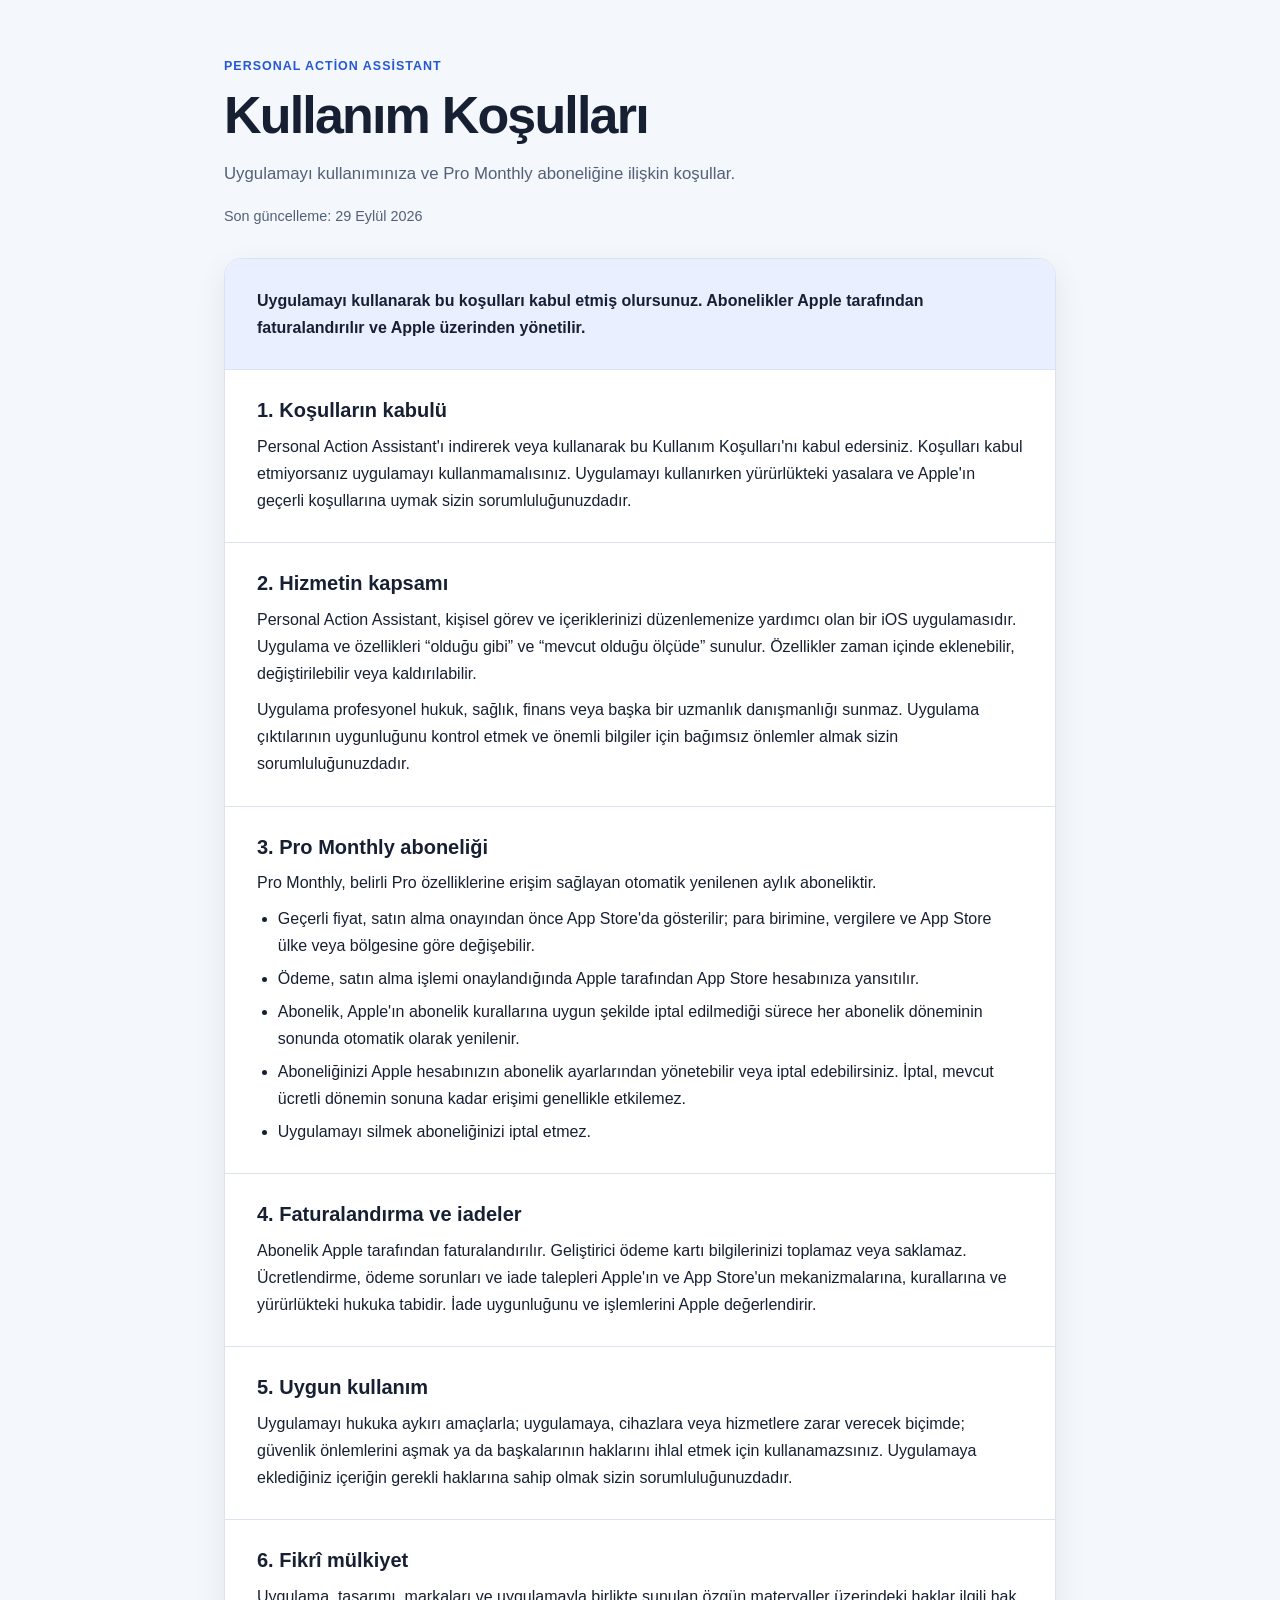
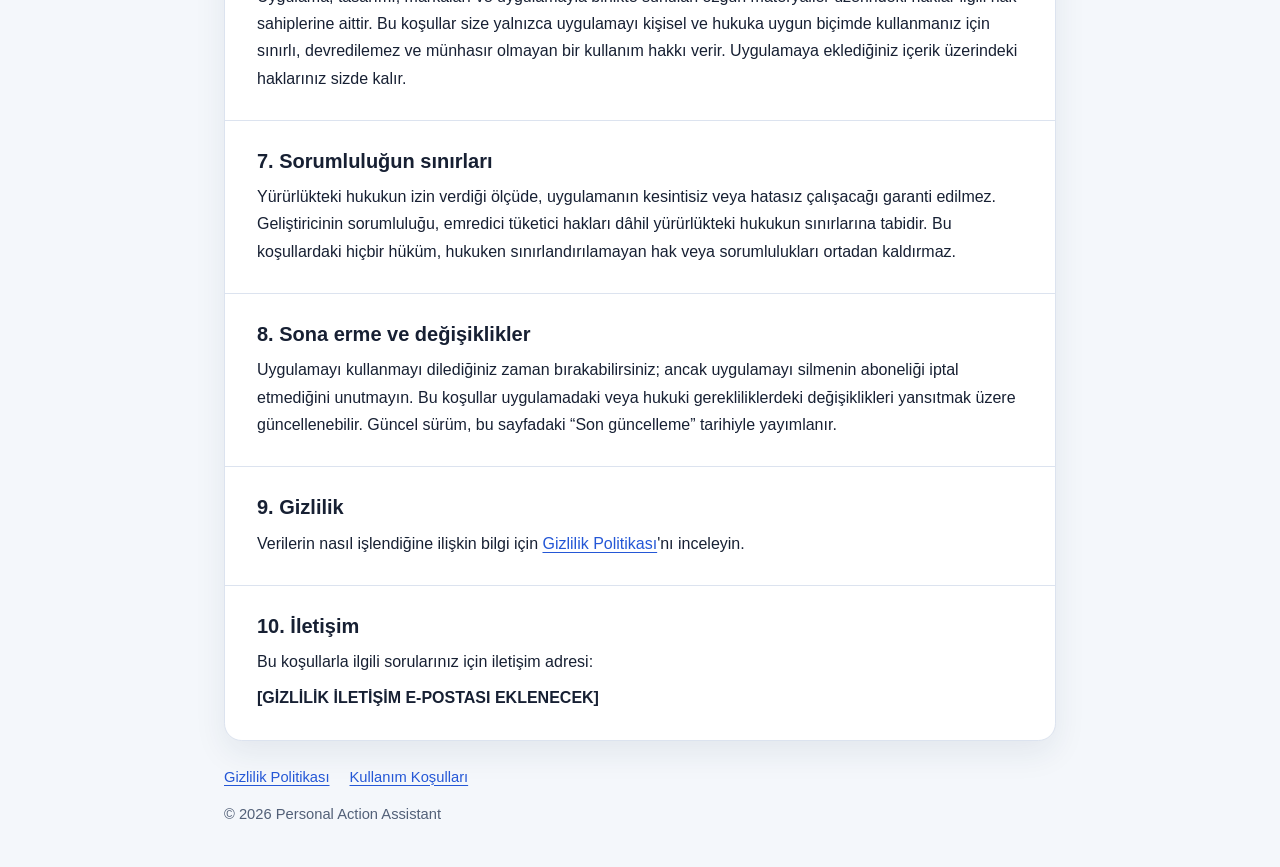
==== terms.html @ b2a5c03f "Build GitHub Pages legal website" ====
<!doctype html>
<html lang="tr">
<head>
  <meta charset="utf-8">
  <meta name="viewport" content="width=device-width, initial-scale=1">
  <meta name="description" content="Personal Action Assistant iOS uygulamasının Kullanım Koşulları.">
  <title>Kullanım Koşulları — Personal Action Assistant</title>
  <link rel="stylesheet" href="styles.css">
</head>
<body>
  <header class="site-header">
    <p class="eyebrow">Personal Action Assistant</p>
    <h1>Kullanım Koşulları</h1>
    <p class="lede">Uygulamayı kullanımınıza ve Pro Monthly aboneliğine ilişkin koşullar.</p>
    <time class="meta" datetime="2026-09-29">Son güncelleme: 29 Eylül 2026</time>
  </header>

  <main>
    <aside class="summary" aria-label="Kısa özet">
      <p>Uygulamayı kullanarak bu koşulları kabul etmiş olursunuz. Abonelikler Apple tarafından faturalandırılır ve Apple üzerinden yönetilir.</p>
    </aside>

    <section aria-labelledby="acceptance">
      <h2 id="acceptance">1. Koşulların kabulü</h2>
      <p>Personal Action Assistant'ı indirerek veya kullanarak bu Kullanım Koşulları'nı kabul edersiniz. Koşulları kabul etmiyorsanız uygulamayı kullanmamalısınız. Uygulamayı kullanırken yürürlükteki yasalara ve Apple'ın geçerli koşullarına uymak sizin sorumluluğunuzdadır.</p>
    </section>

    <section aria-labelledby="service">
      <h2 id="service">2. Hizmetin kapsamı</h2>
      <p>Personal Action Assistant, kişisel görev ve içeriklerinizi düzenlemenize yardımcı olan bir iOS uygulamasıdır. Uygulama ve özellikleri “olduğu gibi” ve “mevcut olduğu ölçüde” sunulur. Özellikler zaman içinde eklenebilir, değiştirilebilir veya kaldırılabilir.</p>
      <p>Uygulama profesyonel hukuk, sağlık, finans veya başka bir uzmanlık danışmanlığı sunmaz. Uygulama çıktılarının uygunluğunu kontrol etmek ve önemli bilgiler için bağımsız önlemler almak sizin sorumluluğunuzdadır.</p>
    </section>

    <section aria-labelledby="subscription">
      <h2 id="subscription">3. Pro Monthly aboneliği</h2>
      <p>Pro Monthly, belirli Pro özelliklerine erişim sağlayan otomatik yenilenen aylık aboneliktir.</p>
      <ul>
        <li>Geçerli fiyat, satın alma onayından önce App Store'da gösterilir; para birimine, vergilere ve App Store ülke veya bölgesine göre değişebilir.</li>
        <li>Ödeme, satın alma işlemi onaylandığında Apple tarafından App Store hesabınıza yansıtılır.</li>
        <li>Abonelik, Apple'ın abonelik kurallarına uygun şekilde iptal edilmediği sürece her abonelik döneminin sonunda otomatik olarak yenilenir.</li>
        <li>Aboneliğinizi Apple hesabınızın abonelik ayarlarından yönetebilir veya iptal edebilirsiniz. İptal, mevcut ücretli dönemin sonuna kadar erişimi genellikle etkilemez.</li>
        <li>Uygulamayı silmek aboneliğinizi iptal etmez.</li>
      </ul>
    </section>

    <section aria-labelledby="billing">
      <h2 id="billing">4. Faturalandırma ve iadeler</h2>
      <p>Abonelik Apple tarafından faturalandırılır. Geliştirici ödeme kartı bilgilerinizi toplamaz veya saklamaz. Ücretlendirme, ödeme sorunları ve iade talepleri Apple'ın ve App Store'un mekanizmalarına, kurallarına ve yürürlükteki hukuka tabidir. İade uygunluğunu ve işlemlerini Apple değerlendirir.</p>
    </section>

    <section aria-labelledby="conduct">
      <h2 id="conduct">5. Uygun kullanım</h2>
      <p>Uygulamayı hukuka aykırı amaçlarla; uygulamaya, cihazlara veya hizmetlere zarar verecek biçimde; güvenlik önlemlerini aşmak ya da başkalarının haklarını ihlal etmek için kullanamazsınız. Uygulamaya eklediğiniz içeriğin gerekli haklarına sahip olmak sizin sorumluluğunuzdadır.</p>
    </section>

    <section aria-labelledby="ownership">
      <h2 id="ownership">6. Fikrî mülkiyet</h2>
      <p>Uygulama, tasarımı, markaları ve uygulamayla birlikte sunulan özgün materyaller üzerindeki haklar ilgili hak sahiplerine aittir. Bu koşullar size yalnızca uygulamayı kişisel ve hukuka uygun biçimde kullanmanız için sınırlı, devredilemez ve münhasır olmayan bir kullanım hakkı verir. Uygulamaya eklediğiniz içerik üzerindeki haklarınız sizde kalır.</p>
    </section>

    <section aria-labelledby="liability">
      <h2 id="liability">7. Sorumluluğun sınırları</h2>
      <p>Yürürlükteki hukukun izin verdiği ölçüde, uygulamanın kesintisiz veya hatasız çalışacağı garanti edilmez. Geliştiricinin sorumluluğu, emredici tüketici hakları dâhil yürürlükteki hukukun sınırlarına tabidir. Bu koşullardaki hiçbir hüküm, hukuken sınırlandırılamayan hak veya sorumlulukları ortadan kaldırmaz.</p>
    </section>

    <section aria-labelledby="termination">
      <h2 id="termination">8. Sona erme ve değişiklikler</h2>
      <p>Uygulamayı kullanmayı dilediğiniz zaman bırakabilirsiniz; ancak uygulamayı silmenin aboneliği iptal etmediğini unutmayın. Bu koşullar uygulamadaki veya hukuki gerekliliklerdeki değişiklikleri yansıtmak üzere güncellenebilir. Güncel sürüm, bu sayfadaki “Son güncelleme” tarihiyle yayımlanır.</p>
    </section>

    <section aria-labelledby="privacy">
      <h2 id="privacy">9. Gizlilik</h2>
      <p>Verilerin nasıl işlendiğine ilişkin bilgi için <a href="index.html">Gizlilik Politikası</a>'nı inceleyin.</p>
    </section>

    <section aria-labelledby="contact">
      <h2 id="contact">10. İletişim</h2>
      <p>Bu koşullarla ilgili sorularınız için iletişim adresi:</p>
      <p class="contact">[GİZLİLİK İLETİŞİM E-POSTASI EKLENECEK]</p>
    </section>
  </main>

  <footer class="site-footer">
    <nav aria-label="Yasal sayfalar">
      <a href="index.html">Gizlilik Politikası</a>
      <a href="terms.html" aria-current="page">Kullanım Koşulları</a>
    </nav>
    <p>© 2026 Personal Action Assistant</p>
  </footer>
</body>
</html>
---- styles.css ----
:root {
  color-scheme: light dark;
  --background: #f4f7fb;
  --surface: #ffffff;
  --text: #172033;
  --muted: #526078;
  --accent: #2457d6;
  --accent-soft: #e9efff;
  --border: #dce3ef;
  --shadow: 0 12px 32px rgb(28 45 79 / 8%);
}

* {
  box-sizing: border-box;
}

html {
  scroll-behavior: smooth;
}

body {
  margin: 0;
  background: var(--background);
  color: var(--text);
  font-family: -apple-system, BlinkMacSystemFont, "Segoe UI", sans-serif;
  font-size: 1rem;
  line-height: 1.7;
}

a {
  color: var(--accent);
  text-underline-offset: 0.2em;
}

a:hover {
  text-decoration-thickness: 0.14em;
}

a:focus-visible {
  border-radius: 0.2rem;
  outline: 3px solid var(--accent);
  outline-offset: 3px;
}

.site-header,
main,
.site-footer {
  width: min(100% - 2rem, 52rem);
  margin-inline: auto;
}

.site-header {
  padding-block: 2rem 1.25rem;
}

.eyebrow {
  margin: 0 0 0.35rem;
  color: var(--accent);
  font-size: 0.78rem;
  font-weight: 750;
  letter-spacing: 0.08em;
  text-transform: uppercase;
}

h1,
h2 {
  line-height: 1.25;
  text-wrap: balance;
}

h1 {
  margin: 0;
  font-size: clamp(2rem, 8vw, 3.25rem);
  letter-spacing: -0.035em;
}

.lede {
  max-width: 42rem;
  margin: 0.75rem 0 0;
  color: var(--muted);
  font-size: 1.05rem;
}

.meta {
  display: inline-block;
  margin-top: 1rem;
  color: var(--muted);
  font-size: 0.9rem;
}

main {
  overflow: hidden;
  background: var(--surface);
  border: 1px solid var(--border);
  border-radius: 1.1rem;
  box-shadow: var(--shadow);
}

.summary,
section {
  padding: 1.25rem;
}

.summary {
  background: var(--accent-soft);
  border-bottom: 1px solid var(--border);
}

.summary p {
  margin: 0;
  font-weight: 600;
}

section + section {
  border-top: 1px solid var(--border);
}

h2 {
  margin: 0 0 0.6rem;
  font-size: 1.25rem;
}

p,
ul {
  margin-block: 0.55rem 0;
}

ul {
  padding-left: 1.3rem;
}

li + li {
  margin-top: 0.35rem;
}

.contact {
  overflow-wrap: anywhere;
  font-weight: 700;
}

.site-footer {
  padding-block: 1.5rem 2.5rem;
  color: var(--muted);
  font-size: 0.92rem;
}

.site-footer nav {
  display: flex;
  flex-wrap: wrap;
  gap: 0.5rem 1.25rem;
}

.site-footer p {
  margin-top: 0.75rem;
}

@media (min-width: 42rem) {
  .site-header {
    padding-block: 3.5rem 1.75rem;
  }

  .summary,
  section {
    padding: 1.75rem 2rem;
  }
}

@media (prefers-color-scheme: dark) {
  :root {
    --background: #0b1020;
    --surface: #121a2c;
    --text: #edf2ff;
    --muted: #b4bfd3;
    --accent: #93b4ff;
    --accent-soft: #19294c;
    --border: #2b3852;
    --shadow: 0 12px 32px rgb(0 0 0 / 22%);
  }
}

@media (prefers-reduced-motion: reduce) {
  html {
    scroll-behavior: auto;
  }
}
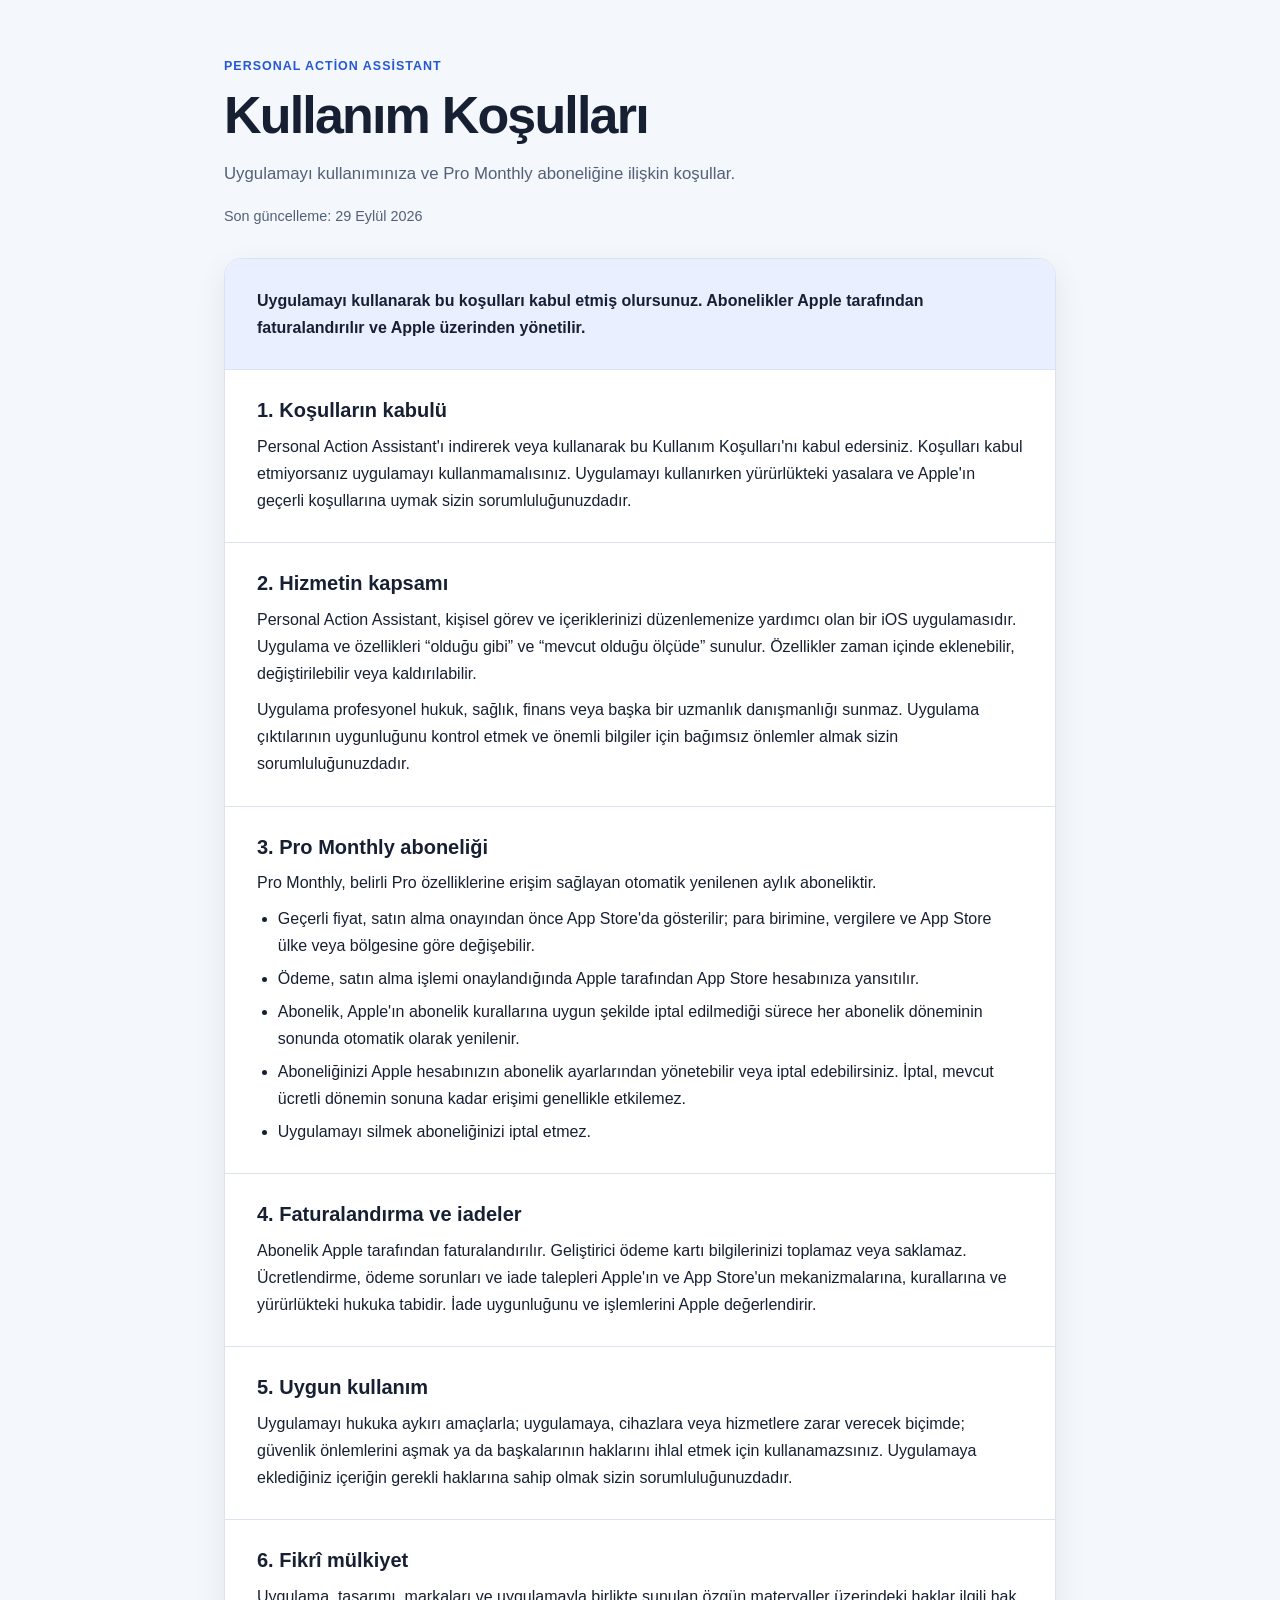
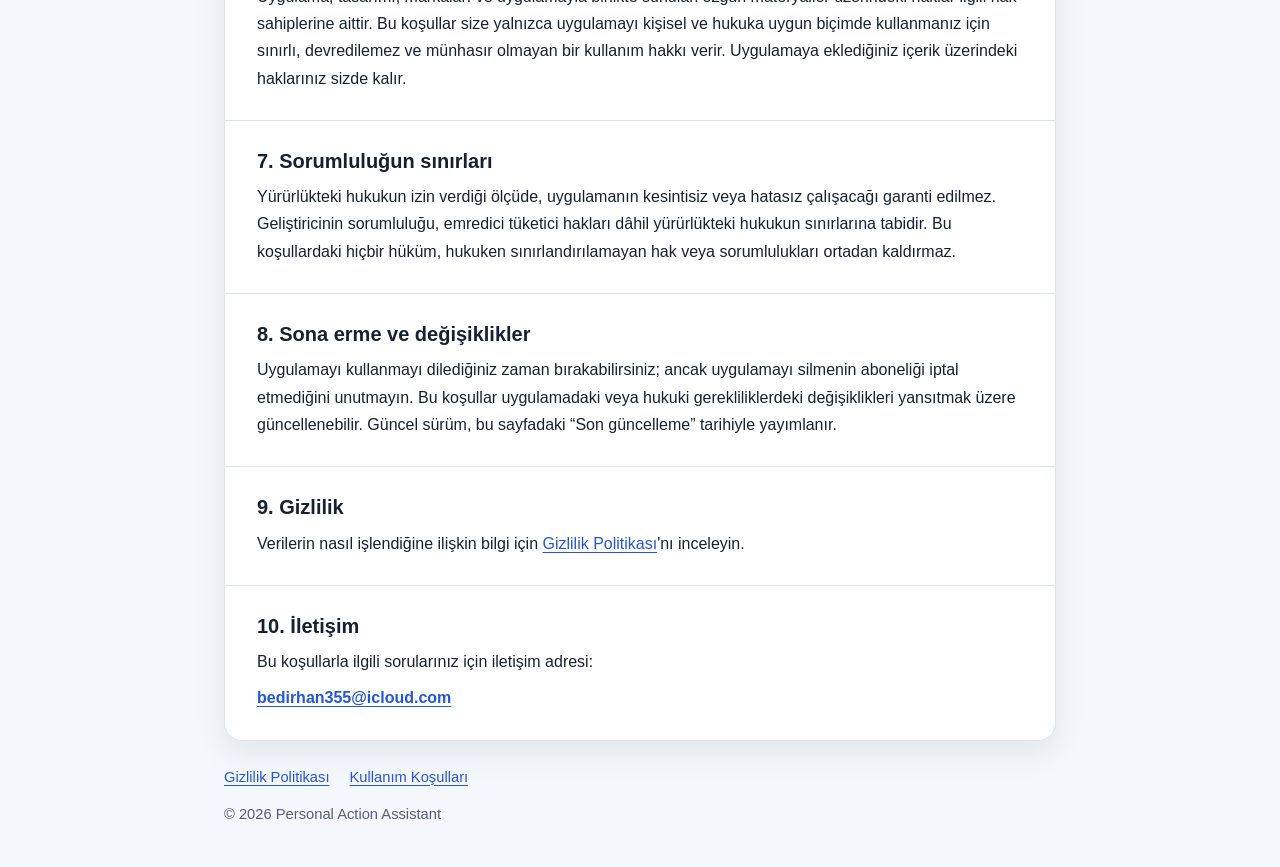
==== commit a2582605: "Add legal contact email links" ====
--- a/terms.html
+++ b/terms.html
@@ -76,7 +76,7 @@
     <section aria-labelledby="contact">
       <h2 id="contact">10. İletişim</h2>
       <p>Bu koşullarla ilgili sorularınız için iletişim adresi:</p>
-      <p class="contact">[GİZLİLİK İLETİŞİM E-POSTASI EKLENECEK]</p>
+      <p class="contact"><a href="mailto:bedirhan355@icloud.com">bedirhan355@icloud.com</a></p>
     </section>
   </main>
 
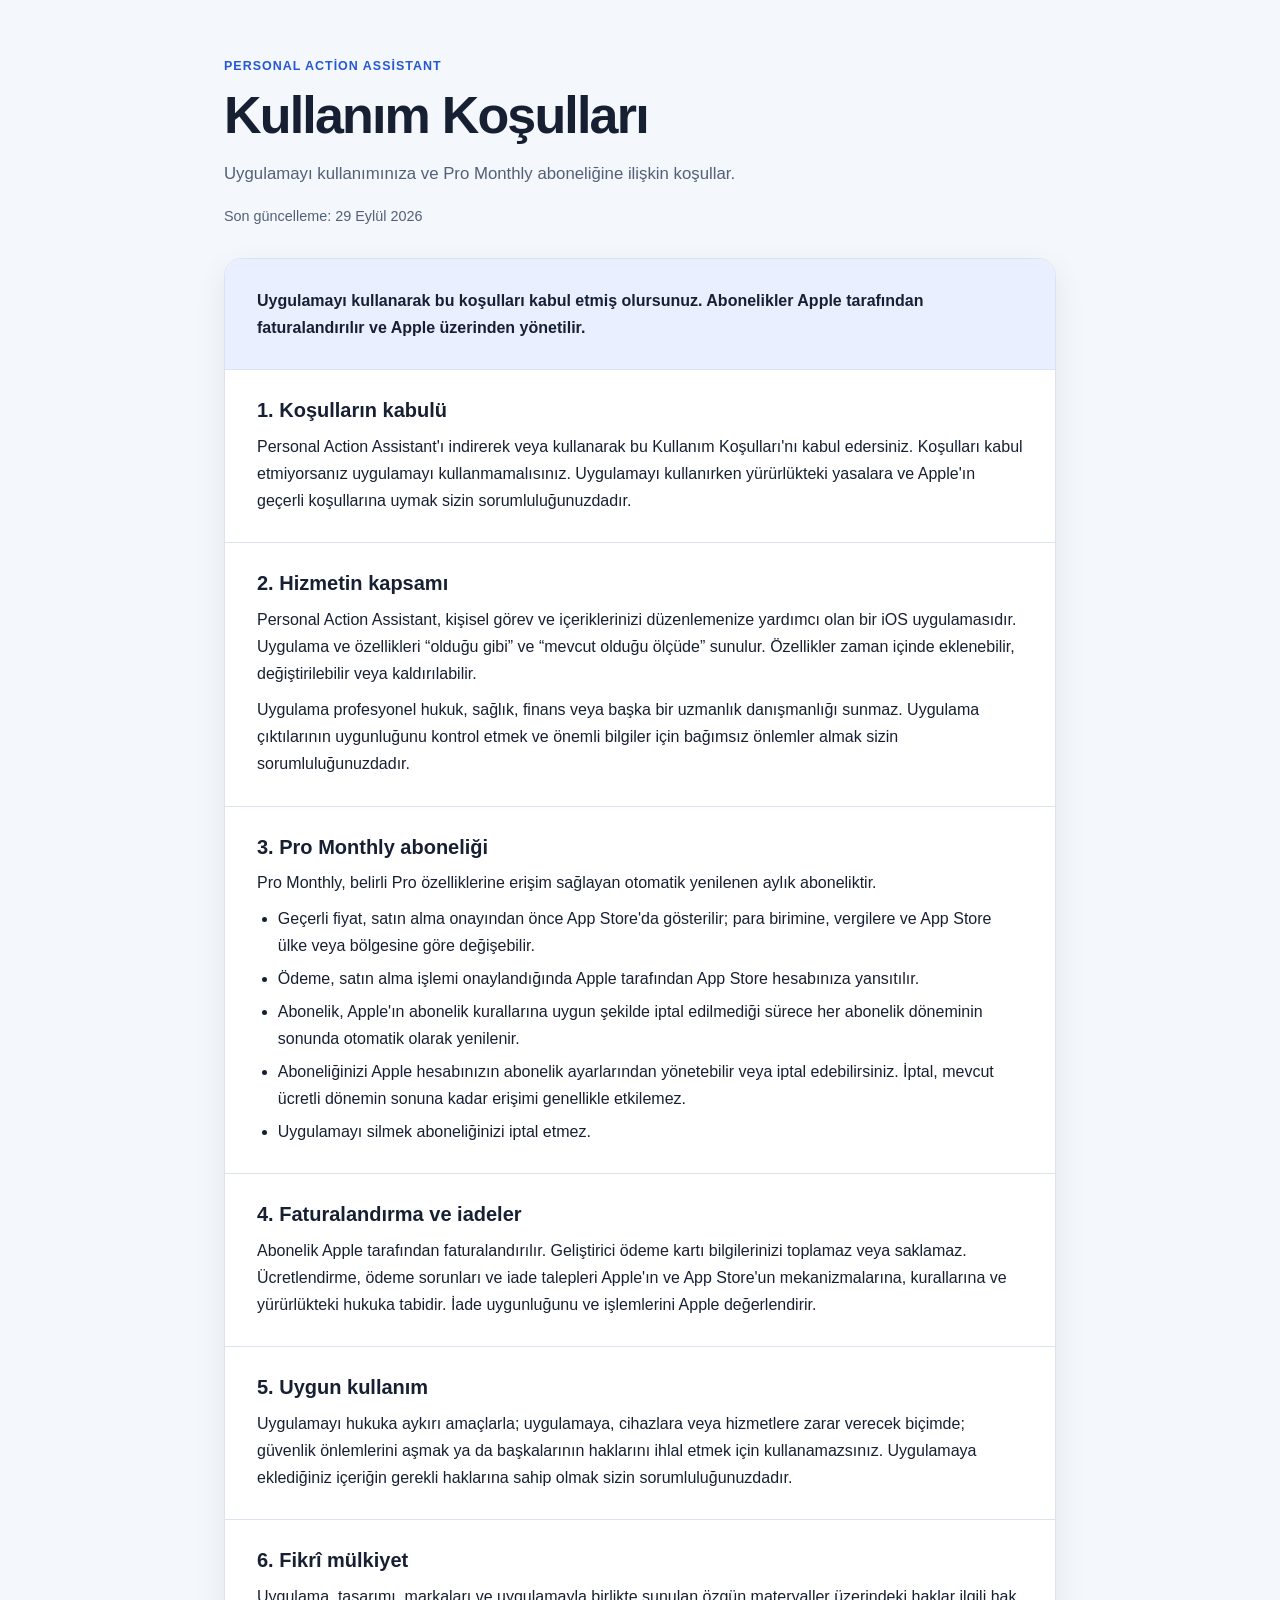
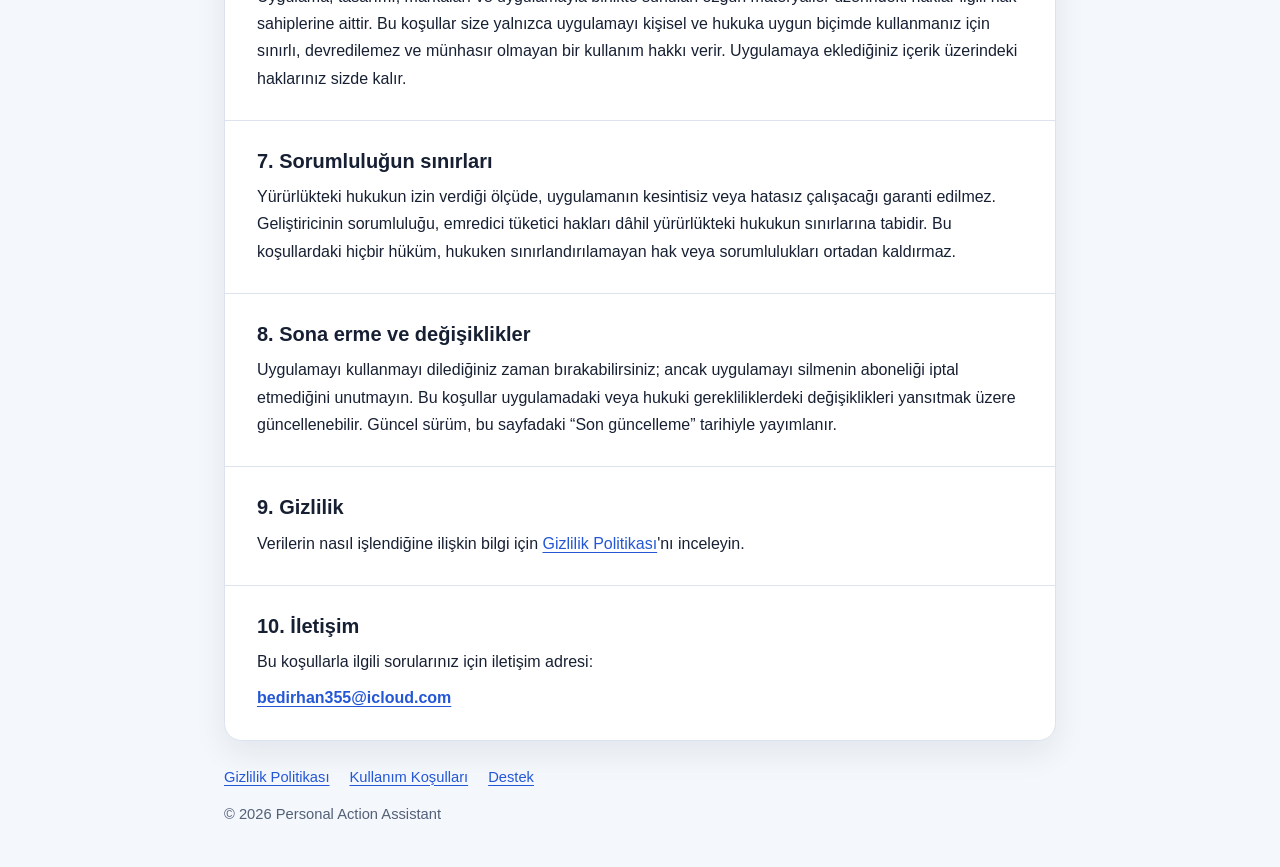
==== commit bef912ff: "Add Turkish support page" ====
--- a/terms.html
+++ b/terms.html
@@ -84,6 +84,7 @@
     <nav aria-label="Yasal sayfalar">
       <a href="index.html">Gizlilik Politikası</a>
       <a href="terms.html" aria-current="page">Kullanım Koşulları</a>
+      <a href="support.html">Destek</a>
     </nav>
     <p>© 2026 Personal Action Assistant</p>
   </footer>
